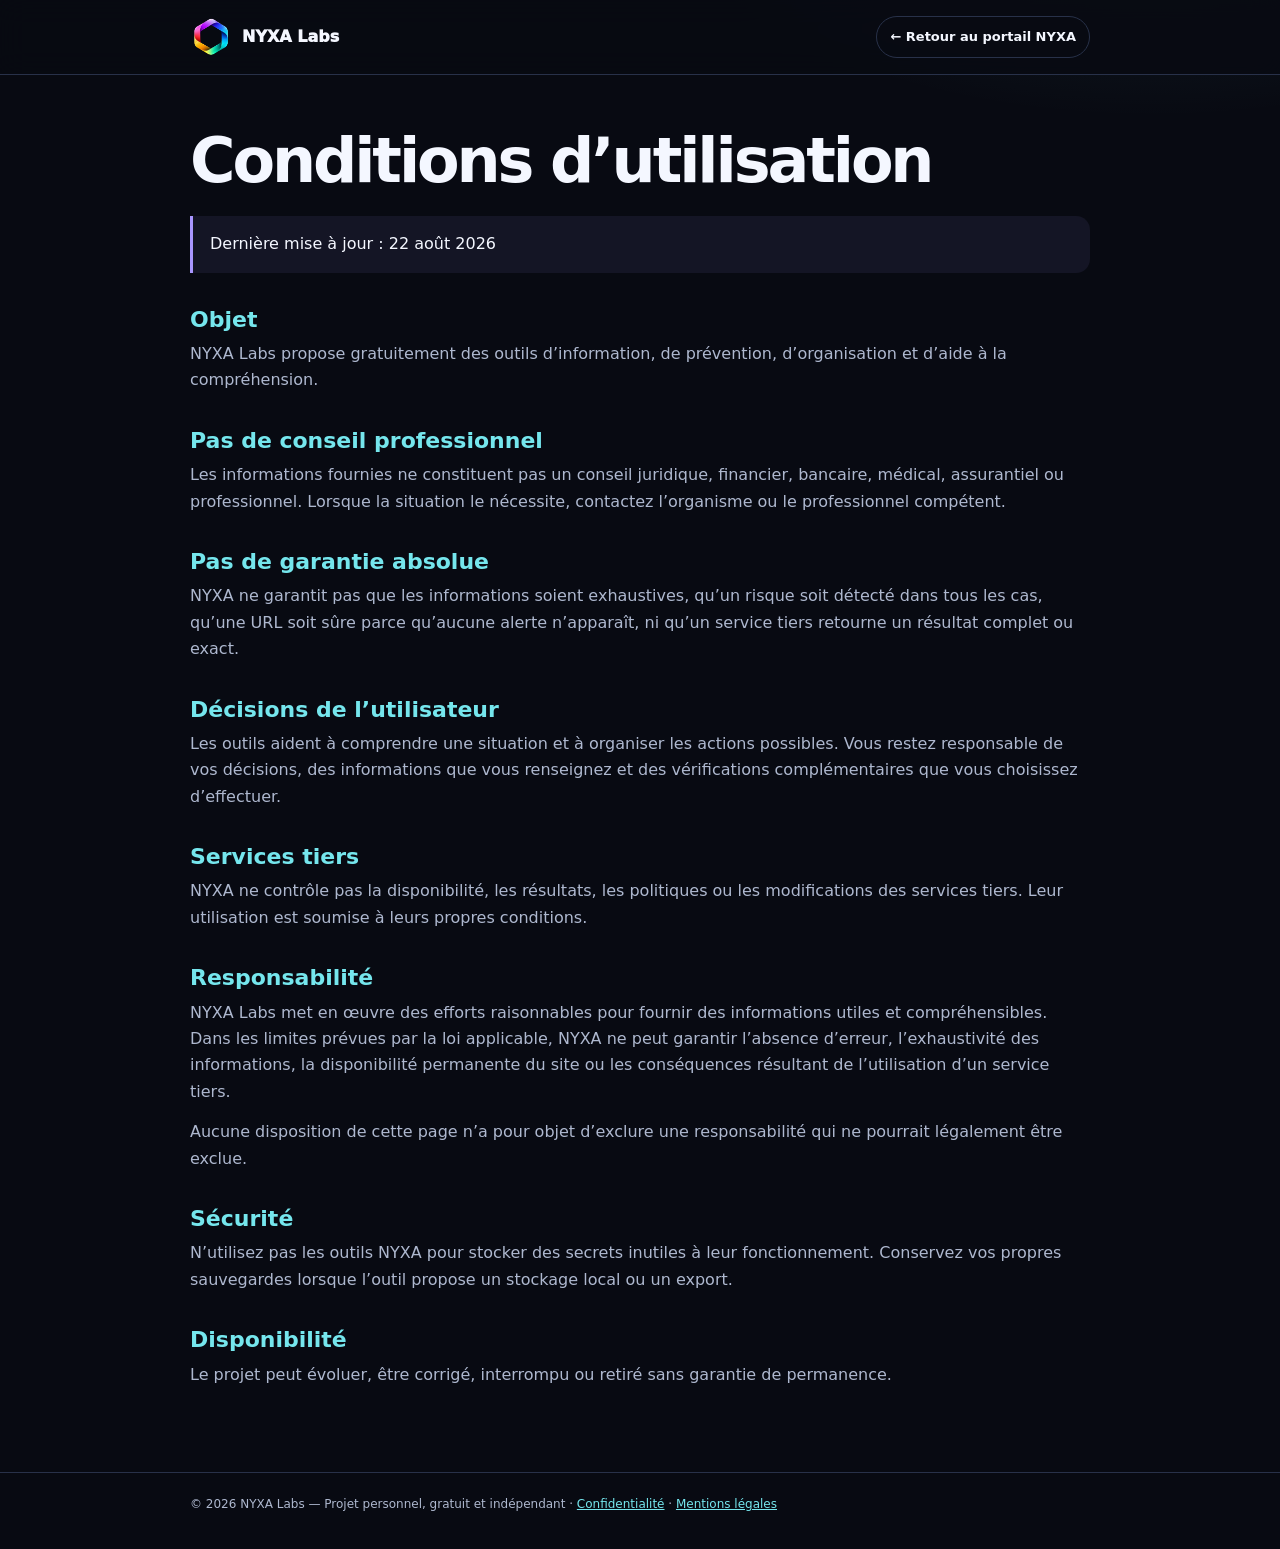
==== conditions-utilisation/index.html @ ceca13a2 "Ajouter les conditions d’utilisation NYXA" ====
<!doctype html>
<html lang="fr">
<head>
  <meta charset="utf-8">
  <meta name="viewport" content="width=device-width,initial-scale=1,viewport-fit=cover">
  <meta name="robots" content="noindex,follow">
  <meta name="description" content="Conditions d’utilisation des outils gratuits et indépendants de NYXA Labs.">
  <link rel="canonical" href="https://nyxalabs.github.io/conditions-utilisation/">
  <title>Conditions d’utilisation — NYXA Labs</title>
  <style>
    :root{--bg:#080a12;--panel:#111522;--text:#f4f7ff;--muted:#aeb8cf;--line:#283149;--cyan:#75e6ed;--violet:#a996ff}*{box-sizing:border-box}body{margin:0;background:radial-gradient(800px 420px at 90% -10%,rgba(117,230,237,.12),transparent 65%),var(--bg);color:var(--text);font:16px/1.65 Inter,system-ui,-apple-system,Segoe UI,sans-serif}.wrap{width:min(900px,calc(100% - 32px));margin:auto}header{border-bottom:1px solid var(--line);background:rgba(8,10,18,.9);backdrop-filter:blur(14px)}.nav{min-height:74px;display:flex;align-items:center;justify-content:space-between;gap:16px}.brand{display:flex;align-items:center;gap:10px;color:var(--text);font-weight:950;text-decoration:none}.brand img{width:42px;height:42px;object-fit:contain}.back{display:inline-flex;align-items:center;justify-content:center;border:1px solid var(--line);border-radius:999px;padding:9px 13px;color:var(--text);text-decoration:none;font-size:13px;font-weight:850}.back:hover{border-color:var(--cyan)}main{padding:54px 0 70px}h1{font-size:clamp(38px,7vw,62px);line-height:1.02;letter-spacing:-.05em;margin:0 0 24px}h2{font-size:22px;line-height:1.2;margin:34px 0 8px;color:var(--cyan)}p{margin:0 0 14px;color:var(--muted)}.notice{border-left:3px solid var(--violet);background:rgba(169,150,255,.08);padding:15px 17px;border-radius:0 14px 14px 0;margin:24px 0;color:var(--text)}a{color:var(--cyan)}footer{border-top:1px solid var(--line);padding:22px 0 34px;color:var(--muted);font-size:12px}@media(max-width:620px){.wrap{width:min(100% - 20px,900px)}.nav{flex-wrap:wrap;padding:9px 0}.back{width:100%}main{padding-top:38px}}
  </style>
</head>
<body>
  <header><div class="wrap nav"><a class="brand" href="../"><img src="../assets/nyxa-logo.png" alt="Logo NYXA"><span>NYXA Labs</span></a><a class="back" href="../">← Retour au portail NYXA</a></div></header>
  <main class="wrap">
    <h1>Conditions d’utilisation</h1>
    <div class="notice">Dernière mise à jour : 22 août 2026</div>

    <h2>Objet</h2><p>NYXA Labs propose gratuitement des outils d’information, de prévention, d’organisation et d’aide à la compréhension.</p>
    <h2>Pas de conseil professionnel</h2><p>Les informations fournies ne constituent pas un conseil juridique, financier, bancaire, médical, assurantiel ou professionnel. Lorsque la situation le nécessite, contactez l’organisme ou le professionnel compétent.</p>
    <h2>Pas de garantie absolue</h2><p>NYXA ne garantit pas que les informations soient exhaustives, qu’un risque soit détecté dans tous les cas, qu’une URL soit sûre parce qu’aucune alerte n’apparaît, ni qu’un service tiers retourne un résultat complet ou exact.</p>
    <h2>Décisions de l’utilisateur</h2><p>Les outils aident à comprendre une situation et à organiser les actions possibles. Vous restez responsable de vos décisions, des informations que vous renseignez et des vérifications complémentaires que vous choisissez d’effectuer.</p>
    <h2>Services tiers</h2><p>NYXA ne contrôle pas la disponibilité, les résultats, les politiques ou les modifications des services tiers. Leur utilisation est soumise à leurs propres conditions.</p>
    <h2>Responsabilité</h2><p>NYXA Labs met en œuvre des efforts raisonnables pour fournir des informations utiles et compréhensibles. Dans les limites prévues par la loi applicable, NYXA ne peut garantir l’absence d’erreur, l’exhaustivité des informations, la disponibilité permanente du site ou les conséquences résultant de l’utilisation d’un service tiers.</p><p>Aucune disposition de cette page n’a pour objet d’exclure une responsabilité qui ne pourrait légalement être exclue.</p>
    <h2>Sécurité</h2><p>N’utilisez pas les outils NYXA pour stocker des secrets inutiles à leur fonctionnement. Conservez vos propres sauvegardes lorsque l’outil propose un stockage local ou un export.</p>
    <h2>Disponibilité</h2><p>Le projet peut évoluer, être corrigé, interrompu ou retiré sans garantie de permanence.</p>
  </main>
  <footer><div class="wrap">© 2026 NYXA Labs — Projet personnel, gratuit et indépendant · <a href="../confidentialite/">Confidentialité</a> · <a href="../mentions-legales/">Mentions légales</a></div></footer>
</body>
</html>
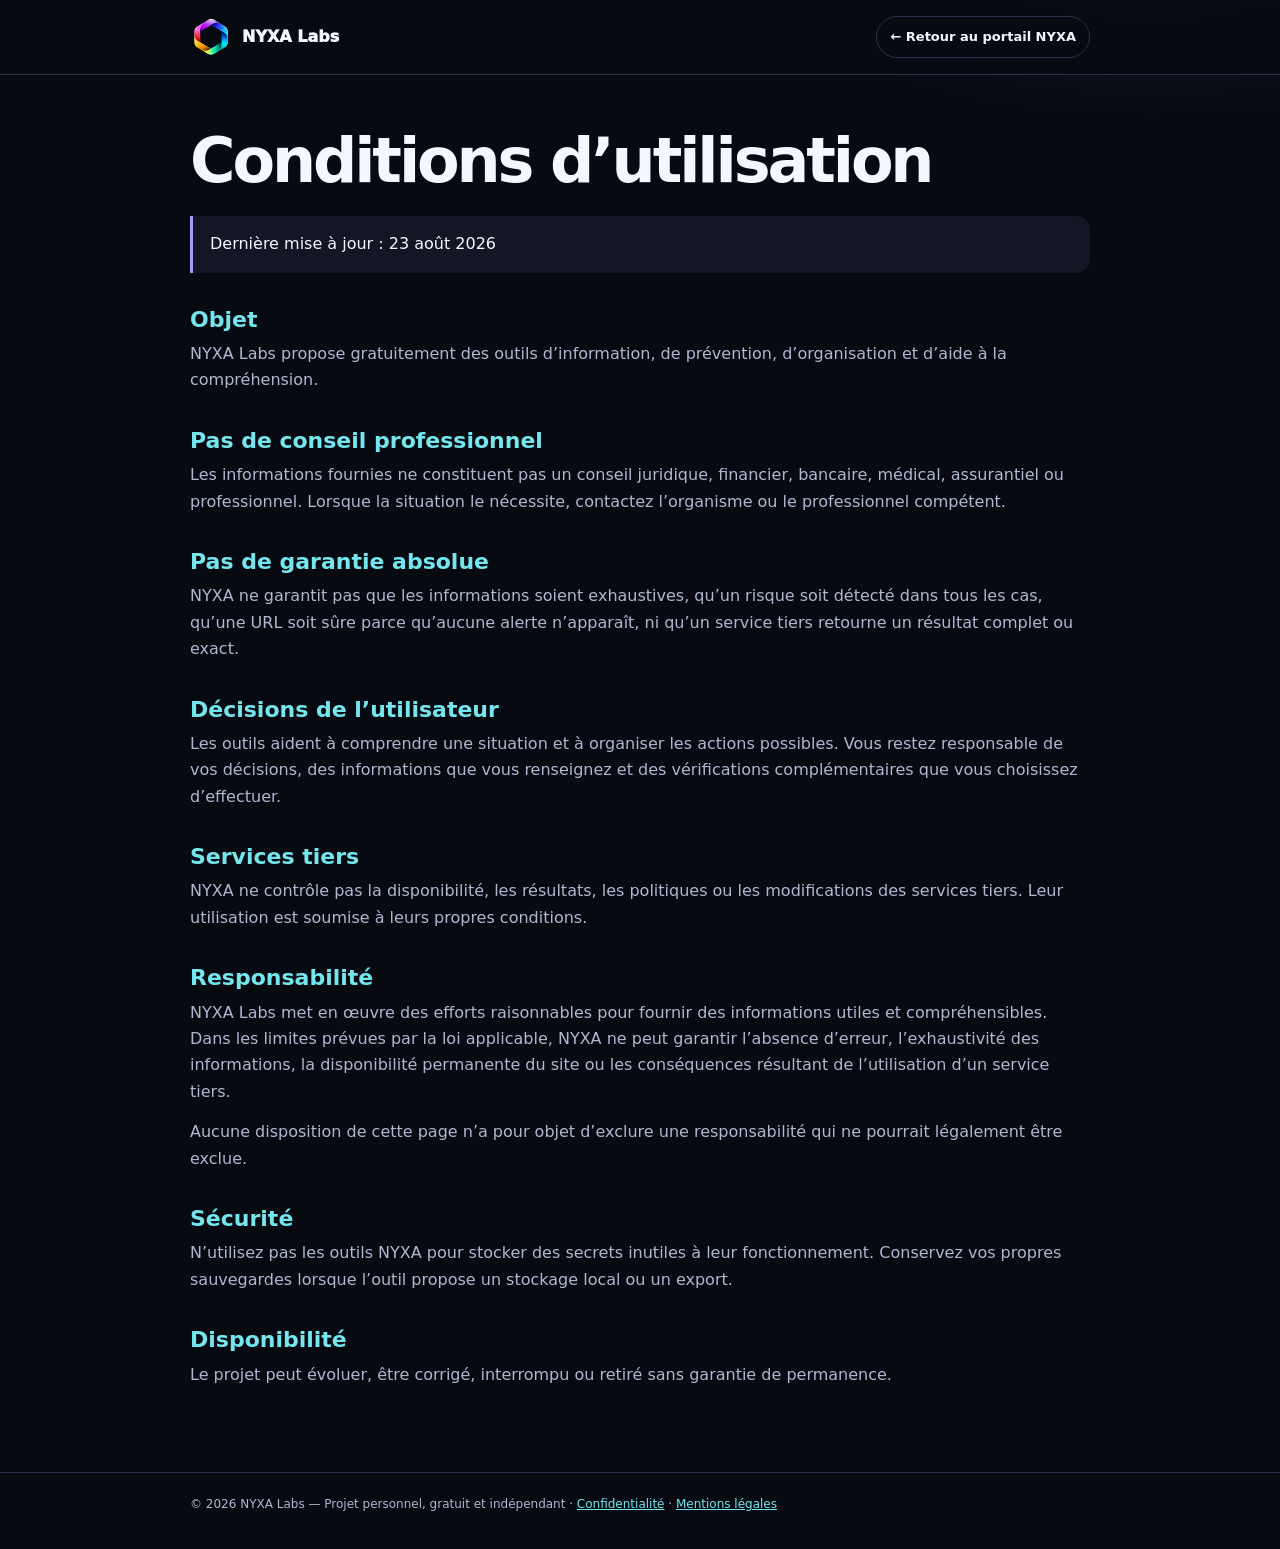
==== commit 209c1634: "Mettre à jour la date des conditions" ====
--- a/conditions-utilisation/index.html
+++ b/conditions-utilisation/index.html
@@ -15,7 +15,7 @@
   <header><div class="wrap nav"><a class="brand" href="../"><img src="../assets/nyxa-logo.png" alt="Logo NYXA"><span>NYXA Labs</span></a><a class="back" href="../">← Retour au portail NYXA</a></div></header>
   <main class="wrap">
     <h1>Conditions d’utilisation</h1>
-    <div class="notice">Dernière mise à jour : 22 août 2026</div>
+    <div class="notice">Dernière mise à jour : 23 août 2026</div>
 
     <h2>Objet</h2><p>NYXA Labs propose gratuitement des outils d’information, de prévention, d’organisation et d’aide à la compréhension.</p>
     <h2>Pas de conseil professionnel</h2><p>Les informations fournies ne constituent pas un conseil juridique, financier, bancaire, médical, assurantiel ou professionnel. Lorsque la situation le nécessite, contactez l’organisme ou le professionnel compétent.</p>
